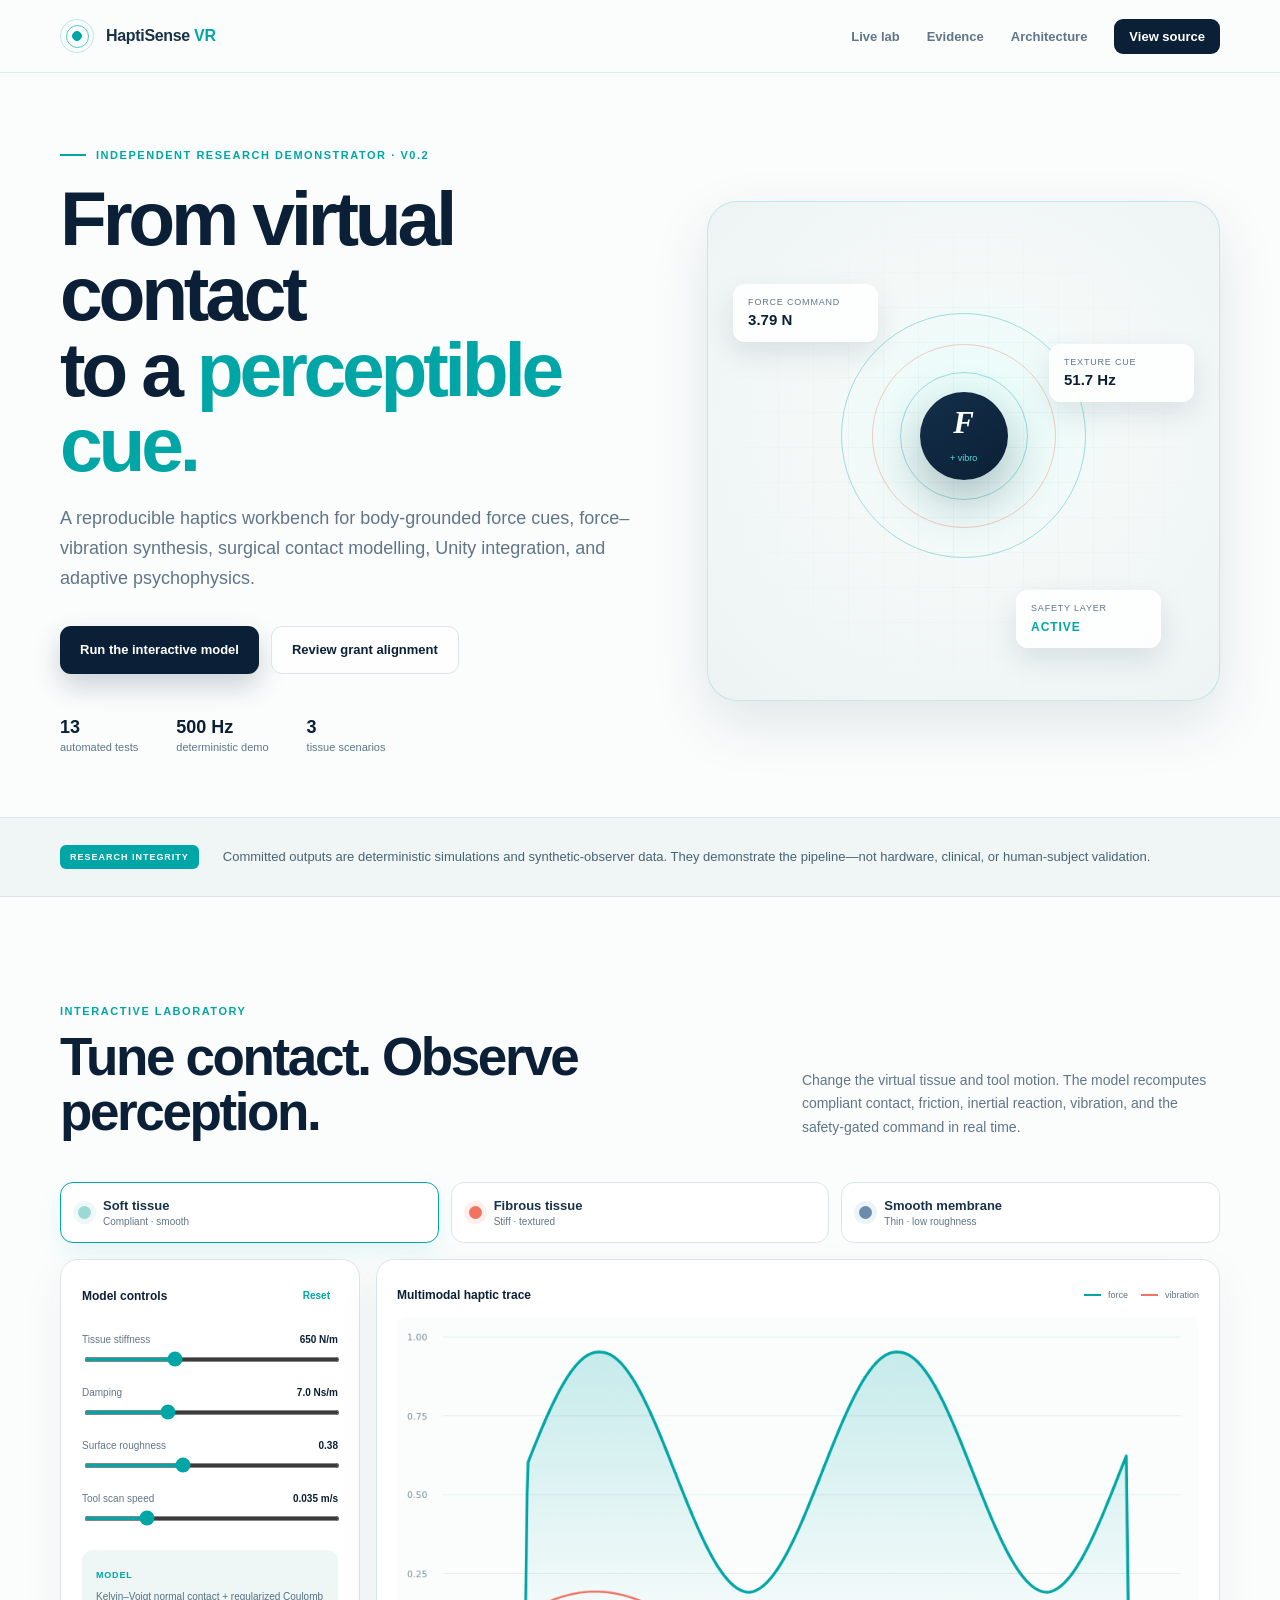
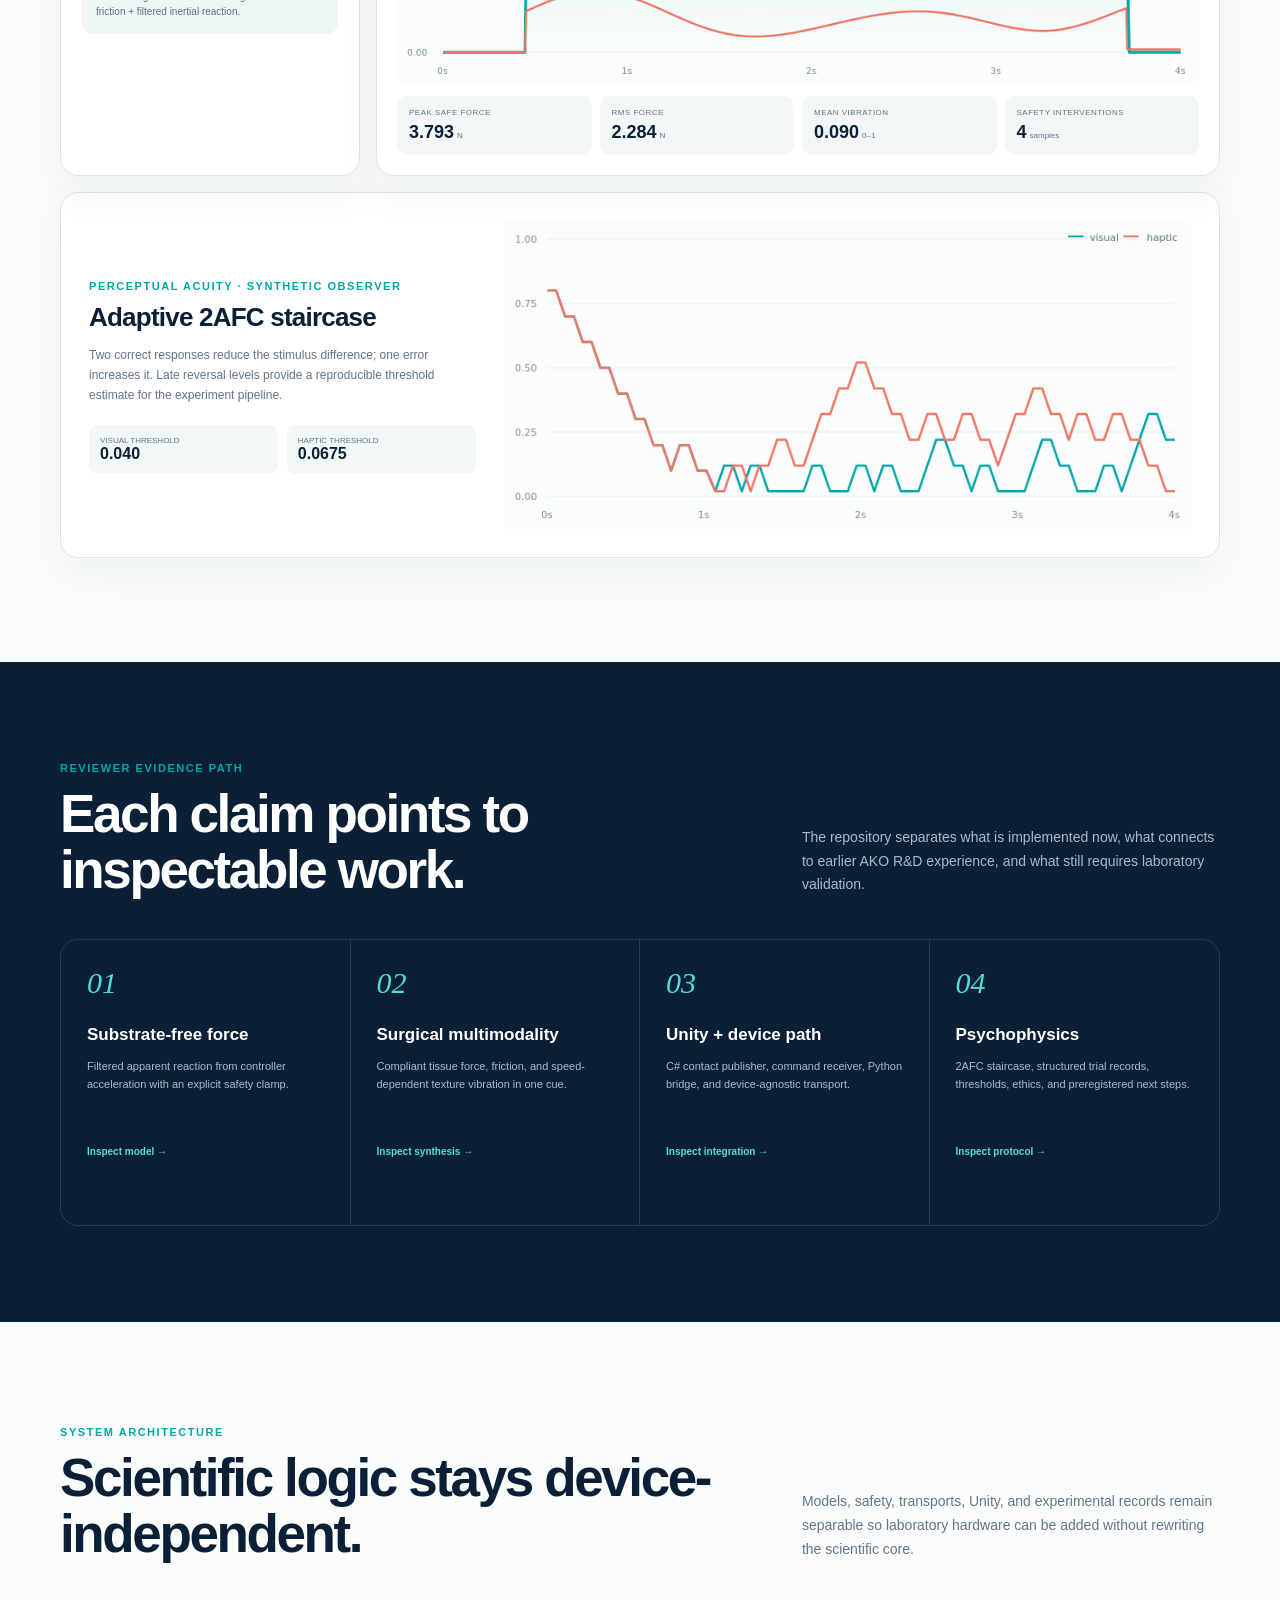
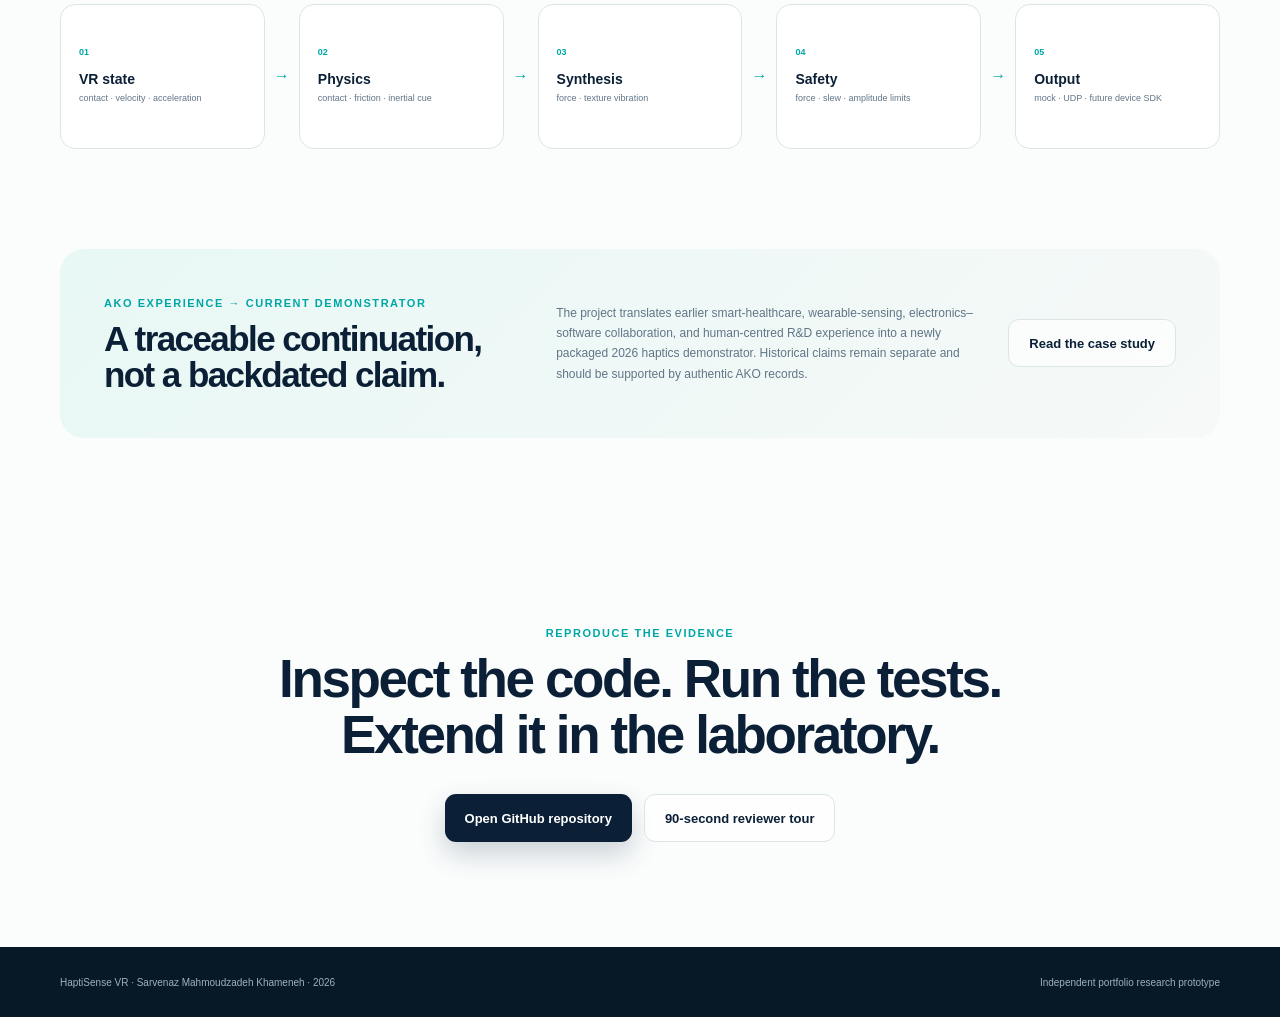
==== docs/index.html @ a4ab0f12 "Add HaptiSense VR research demonstrator v0.2" ====
<!doctype html>
<html lang="en">
<head>
  <meta charset="utf-8">
  <meta name="viewport" content="width=device-width, initial-scale=1">
  <meta name="description" content="Interactive HaptiSense VR research demonstrator for force, vibrotactile, Unity, and psychophysics workflows.">
  <meta name="theme-color" content="#0b2036">
  <meta property="og:title" content="HaptiSense VR — Interactive Research Demonstrator">
  <meta property="og:description" content="Force, vibration, Unity integration, surgical contact, and adaptive psychophysics in one reproducible workbench.">
  <meta property="og:image" content="https://sarvenaz-m.github.io/haptisense-vr/assets/hero.svg">
  <title>HaptiSense VR — Interactive Research Demonstrator</title>
  <link rel="stylesheet" href="assets/style.css">
</head>
<body>
  <header class="nav-shell">
    <nav class="nav" aria-label="Primary navigation">
      <a class="brand" href="#top" aria-label="HaptiSense home">
        <span class="brand-mark" aria-hidden="true"><i></i><i></i><i></i></span>
        <span>HaptiSense <b>VR</b></span>
      </a>
      <div class="nav-links">
        <a href="#lab">Live lab</a>
        <a href="#evidence">Evidence</a>
        <a href="#architecture">Architecture</a>
        <a class="nav-cta" href="https://github.com/sarvenaz-m/haptisense-vr">View source</a>
      </div>
    </nav>
  </header>

  <main id="top">
    <section class="hero section-wrap">
      <div class="hero-copy">
        <div class="eyebrow"><span></span> Independent research demonstrator · v0.2</div>
        <h1>From virtual contact<br>to a <em>perceptible cue.</em></h1>
        <p class="hero-lead">A reproducible haptics workbench for body-grounded force cues, force–vibration synthesis, surgical contact modelling, Unity integration, and adaptive psychophysics.</p>
        <div class="hero-actions">
          <a class="button primary" href="#lab">Run the interactive model</a>
          <a class="button secondary" href="https://github.com/sarvenaz-m/haptisense-vr/blob/main/docs/GRANT_EVIDENCE_MATRIX.md">Review grant alignment</a>
        </div>
        <div class="hero-meta">
          <div><strong>13</strong><span>automated tests</span></div>
          <div><strong>500 Hz</strong><span>deterministic demo</span></div>
          <div><strong>3</strong><span>tissue scenarios</span></div>
        </div>
      </div>

      <div class="hero-visual" aria-label="Abstract visualization of multimodal haptic cues">
        <div class="orbital-grid"></div>
        <div class="haptic-orb">
          <span class="ring ring-a"></span>
          <span class="ring ring-b"></span>
          <span class="ring ring-c"></span>
          <span class="core"><b>F</b><small>+ vibro</small></span>
        </div>
        <div class="signal-card signal-force"><span>Force command</span><b id="hero-force">3.79 N</b></div>
        <div class="signal-card signal-vibro"><span>Texture cue</span><b id="hero-vibro">52.5 Hz</b></div>
        <div class="signal-card signal-safe"><span>Safety layer</span><b>ACTIVE</b></div>
      </div>
    </section>

    <section class="claim-strip" aria-label="Project scope statement">
      <div class="section-wrap claim-inner">
        <span class="claim-label">Research integrity</span>
        <p>Committed outputs are deterministic simulations and synthetic-observer data. They demonstrate the pipeline—not hardware, clinical, or human-subject validation.</p>
      </div>
    </section>

    <section id="lab" class="section-wrap lab-section">
      <div class="section-heading">
        <div>
          <span class="kicker">Interactive laboratory</span>
          <h2>Tune contact. Observe perception.</h2>
        </div>
        <p>Change the virtual tissue and tool motion. The model recomputes compliant contact, friction, inertial reaction, vibration, and the safety-gated command in real time.</p>
      </div>

      <div class="preset-row" role="group" aria-label="Tissue preset">
        <button class="preset active" data-preset="soft"><i></i><span>Soft tissue<small>Compliant · smooth</small></span></button>
        <button class="preset" data-preset="fibrous"><i></i><span>Fibrous tissue<small>Stiff · textured</small></span></button>
        <button class="preset" data-preset="membrane"><i></i><span>Smooth membrane<small>Thin · low roughness</small></span></button>
      </div>

      <div class="lab-grid">
        <aside class="controls-panel card">
          <div class="panel-title"><span>Model controls</span><button id="reset-controls" type="button">Reset</button></div>
          <label class="control">
            <span>Tissue stiffness <output id="stiffness-out">650 N/m</output></span>
            <input id="stiffness" type="range" min="250" max="1400" step="10" value="650">
          </label>
          <label class="control">
            <span>Damping <output id="damping-out">7.0 Ns/m</output></span>
            <input id="damping" type="range" min="1" max="20" step="0.5" value="7">
          </label>
          <label class="control">
            <span>Surface roughness <output id="roughness-out">0.38</output></span>
            <input id="roughness" type="range" min="0" max="1" step="0.01" value="0.38">
          </label>
          <label class="control">
            <span>Tool scan speed <output id="speed-out">0.035 m/s</output></span>
            <input id="speed" type="range" min="0.01" max="0.12" step="0.001" value="0.035">
          </label>
          <div class="model-note">
            <strong>Model</strong>
            <p>Kelvin–Voigt normal contact + regularized Coulomb friction + filtered inertial reaction.</p>
          </div>
        </aside>

        <div class="chart-panel card">
          <div class="panel-title">
            <span>Multimodal haptic trace</span>
            <div class="legend"><i class="force-line"></i>force <i class="vibro-line"></i>vibration</div>
          </div>
          <canvas id="haptic-chart" width="960" height="440" aria-label="Simulated force and vibration over time"></canvas>
          <div class="metric-grid">
            <div><span>Peak safe force</span><strong id="peak-force">—</strong><small>N</small></div>
            <div><span>RMS force</span><strong id="rms-force">—</strong><small>N</small></div>
            <div><span>Mean vibration</span><strong id="mean-vibration">—</strong><small>0–1</small></div>
            <div><span>Safety interventions</span><strong id="safety-events">—</strong><small>samples</small></div>
          </div>
        </div>
      </div>

      <div class="psych-card card">
        <div class="psych-copy">
          <span class="kicker">Perceptual acuity · synthetic observer</span>
          <h3>Adaptive 2AFC staircase</h3>
          <p>Two correct responses reduce the stimulus difference; one error increases it. Late reversal levels provide a reproducible threshold estimate for the experiment pipeline.</p>
          <div class="thresholds">
            <div><span>Visual threshold</span><b>0.040</b></div>
            <div><span>Haptic threshold</span><b>0.0675</b></div>
          </div>
        </div>
        <canvas id="staircase-chart" width="760" height="340" aria-label="Synthetic adaptive staircase visualization"></canvas>
      </div>
    </section>

    <section id="evidence" class="evidence-section">
      <div class="section-wrap">
        <div class="section-heading light">
          <div><span class="kicker">Reviewer evidence path</span><h2>Each claim points to inspectable work.</h2></div>
          <p>The repository separates what is implemented now, what connects to earlier AKO R&amp;D experience, and what still requires laboratory validation.</p>
        </div>
        <div class="evidence-grid">
          <article><span>01</span><h3>Substrate-free force</h3><p>Filtered apparent reaction from controller acceleration with an explicit safety clamp.</p><a href="https://github.com/sarvenaz-m/haptisense-vr/blob/main/src/haptisense/force_models.py">Inspect model →</a></article>
          <article><span>02</span><h3>Surgical multimodality</h3><p>Compliant tissue force, friction, and speed-dependent texture vibration in one cue.</p><a href="https://github.com/sarvenaz-m/haptisense-vr/blob/main/src/haptisense/cues.py">Inspect synthesis →</a></article>
          <article><span>03</span><h3>Unity + device path</h3><p>C# contact publisher, command receiver, Python bridge, and device-agnostic transport.</p><a href="https://github.com/sarvenaz-m/haptisense-vr/tree/main/unity">Inspect integration →</a></article>
          <article><span>04</span><h3>Psychophysics</h3><p>2AFC staircase, structured trial records, thresholds, ethics, and preregistered next steps.</p><a href="https://github.com/sarvenaz-m/haptisense-vr/blob/main/docs/EXPERIMENT_PROTOCOL.md">Inspect protocol →</a></article>
        </div>
      </div>
    </section>

    <section id="architecture" class="section-wrap architecture-section">
      <div class="section-heading">
        <div><span class="kicker">System architecture</span><h2>Scientific logic stays device-independent.</h2></div>
        <p>Models, safety, transports, Unity, and experimental records remain separable so laboratory hardware can be added without rewriting the scientific core.</p>
      </div>
      <div class="pipeline" aria-label="HaptiSense processing pipeline">
        <div><span>01</span><b>VR state</b><small>contact · velocity · acceleration</small></div>
        <i>→</i>
        <div><span>02</span><b>Physics</b><small>contact · friction · inertial cue</small></div>
        <i>→</i>
        <div><span>03</span><b>Synthesis</b><small>force · texture vibration</small></div>
        <i>→</i>
        <div><span>04</span><b>Safety</b><small>force · slew · amplitude limits</small></div>
        <i>→</i>
        <div><span>05</span><b>Output</b><small>mock · UDP · future device SDK</small></div>
      </div>
    </section>

    <section class="ako-section section-wrap">
      <div class="ako-card">
        <div>
          <span class="kicker">AKO experience → current demonstrator</span>
          <h2>A traceable continuation, not a backdated claim.</h2>
        </div>
        <p>The project translates earlier smart-healthcare, wearable-sensing, electronics–software collaboration, and human-centred R&amp;D experience into a newly packaged 2026 haptics demonstrator. Historical claims remain separate and should be supported by authentic AKO records.</p>
        <a class="button secondary" href="https://github.com/sarvenaz-m/haptisense-vr/blob/main/docs/AKO_CASE_STUDY.md">Read the case study</a>
      </div>
    </section>

    <section class="final-cta section-wrap">
      <span class="kicker">Reproduce the evidence</span>
      <h2>Inspect the code. Run the tests.<br>Extend it in the laboratory.</h2>
      <div class="hero-actions">
        <a class="button primary" href="https://github.com/sarvenaz-m/haptisense-vr">Open GitHub repository</a>
        <a class="button secondary" href="https://github.com/sarvenaz-m/haptisense-vr/blob/main/docs/DEMO_SCRIPT.md">90-second reviewer tour</a>
      </div>
    </section>
  </main>

  <footer>
    <div class="section-wrap footer-inner">
      <span>HaptiSense VR · Sarvenaz Mahmoudzadeh Khameneh · 2026</span>
      <span>Independent portfolio research prototype</span>
    </div>
  </footer>
  <script src="assets/app.js"></script>
</body>
</html>
---- docs/assets/style.css ----
:root {
  --navy: #0b2036;
  --navy-2: #132f49;
  --ink: #193247;
  --muted: #617587;
  --teal: #00a6a6;
  --teal-2: #52ddd4;
  --coral: #f17463;
  --cream: #f5f8f7;
  --white: #ffffff;
  --line: #dbe5e7;
  --shadow: 0 22px 60px rgba(11, 32, 54, .11);
}

* { box-sizing: border-box; }
html { scroll-behavior: smooth; }
body {
  margin: 0;
  color: var(--ink);
  background: #fbfdfd;
  font-family: Inter, ui-sans-serif, -apple-system, BlinkMacSystemFont, "Segoe UI", sans-serif;
  -webkit-font-smoothing: antialiased;
}
a { color: inherit; text-decoration: none; }
button, input { font: inherit; }
.section-wrap { width: min(1160px, calc(100% - 42px)); margin: 0 auto; }

.nav-shell {
  position: sticky;
  top: 0;
  z-index: 30;
  background: rgba(251, 253, 253, .86);
  backdrop-filter: blur(18px);
  border-bottom: 1px solid rgba(219, 229, 231, .75);
}
.nav { width: min(1160px, calc(100% - 42px)); height: 72px; margin: 0 auto; display: flex; align-items: center; justify-content: space-between; }
.brand { display: flex; align-items: center; gap: 12px; font-weight: 760; letter-spacing: -.02em; }
.brand b { color: var(--teal); }
.brand-mark { position: relative; display: grid; place-items: center; width: 34px; height: 34px; }
.brand-mark i { position: absolute; border: 1.7px solid var(--teal); border-radius: 50%; }
.brand-mark i:nth-child(1) { width: 10px; height: 10px; background: var(--teal); }
.brand-mark i:nth-child(2) { width: 23px; height: 23px; opacity: .65; }
.brand-mark i:nth-child(3) { width: 34px; height: 34px; opacity: .25; }
.nav-links { display: flex; align-items: center; gap: 27px; font-size: 13px; font-weight: 650; }
.nav-links > a:not(.nav-cta) { color: var(--muted); }
.nav-links > a:hover { color: var(--teal); }
.nav-cta { padding: 10px 15px; border-radius: 9px; color: white; background: var(--navy); }

.hero { min-height: 690px; display: grid; grid-template-columns: 1.08fr .92fr; align-items: center; gap: 45px; padding: 76px 0 64px; }
.eyebrow, .kicker { text-transform: uppercase; letter-spacing: .14em; font-size: 11px; font-weight: 800; color: var(--teal); }
.eyebrow { display: flex; align-items: center; gap: 10px; }
.eyebrow span { width: 26px; height: 2px; background: var(--teal); }
.hero h1 { margin: 20px 0 22px; color: var(--navy); font-size: clamp(52px, 6vw, 78px); line-height: .98; letter-spacing: -.055em; }
.hero h1 em { color: var(--teal); font-style: normal; }
.hero-lead { max-width: 650px; margin: 0; color: var(--muted); font-size: 18px; line-height: 1.66; }
.hero-actions { display: flex; flex-wrap: wrap; gap: 12px; margin-top: 32px; }
.button { display: inline-flex; align-items: center; justify-content: center; min-height: 48px; padding: 0 20px; border-radius: 11px; font-size: 13px; font-weight: 760; transition: transform .2s, box-shadow .2s; }
.button:hover { transform: translateY(-2px); }
.button.primary { color: white; background: var(--navy); box-shadow: 0 12px 28px rgba(11, 32, 54, .2); }
.button.secondary { color: var(--navy); border: 1px solid var(--line); background: rgba(255,255,255,.7); }
.hero-meta { display: flex; gap: 38px; margin-top: 43px; }
.hero-meta div { display: grid; gap: 3px; }
.hero-meta strong { color: var(--navy); font-size: 18px; }
.hero-meta span { color: var(--muted); font-size: 11px; }

.hero-visual { position: relative; min-height: 500px; overflow: hidden; border: 1px solid rgba(0,166,166,.18); border-radius: 30px; background: radial-gradient(circle at 52% 45%, #e5fffb 0, #f4f9f8 37%, #edf3f3 100%); box-shadow: var(--shadow); }
.orbital-grid { position: absolute; inset: 0; opacity: .43; background-image: linear-gradient(rgba(11,32,54,.06) 1px, transparent 1px), linear-gradient(90deg, rgba(11,32,54,.06) 1px, transparent 1px); background-size: 35px 35px; mask-image: radial-gradient(circle at center, black 25%, transparent 77%); }
.haptic-orb { position: absolute; left: 50%; top: 47%; width: 250px; height: 250px; transform: translate(-50%, -50%); display: grid; place-items: center; }
.ring { position: absolute; border-radius: 50%; border: 1px solid rgba(0,166,166,.35); animation: pulse 4s ease-in-out infinite; }
.ring-a { width: 245px; height: 245px; }
.ring-b { width: 184px; height: 184px; animation-delay: -.9s; border-color: rgba(241,116,99,.35); }
.ring-c { width: 128px; height: 128px; animation-delay: -1.8s; }
.core { position: relative; display: grid; place-items: center; width: 88px; height: 88px; border-radius: 50%; color: white; background: linear-gradient(145deg, var(--navy-2), var(--navy)); box-shadow: 0 20px 50px rgba(11,32,54,.3); }
.core b { font-family: Georgia, serif; font-size: 31px; font-style: italic; }
.core small { margin-top: -17px; font-size: 9px; color: var(--teal-2); }
.signal-card { position: absolute; min-width: 145px; padding: 12px 14px; border: 1px solid rgba(255,255,255,.9); border-radius: 12px; background: rgba(255,255,255,.82); backdrop-filter: blur(12px); box-shadow: 0 12px 30px rgba(11,32,54,.1); }
.signal-card span { display: block; margin-bottom: 4px; color: var(--muted); font-size: 9px; text-transform: uppercase; letter-spacing: .09em; }
.signal-card b { color: var(--navy); font-size: 15px; }
.signal-force { left: 25px; top: 82px; }
.signal-vibro { right: 25px; top: 142px; }
.signal-safe { right: 58px; bottom: 52px; }
.signal-safe b { color: var(--teal); font-size: 12px; letter-spacing: .08em; }
@keyframes pulse { 0%,100% { transform: scale(.95); opacity: .5; } 50% { transform: scale(1.05); opacity: 1; } }

.claim-strip { border-block: 1px solid var(--line); background: #eff6f5; }
.claim-inner { min-height: 78px; display: flex; align-items: center; gap: 24px; }
.claim-label { flex: none; padding: 7px 10px; border-radius: 6px; color: white; background: var(--teal); font-size: 9px; font-weight: 800; text-transform: uppercase; letter-spacing: .11em; }
.claim-inner p { margin: 0; color: #496272; font-size: 13px; line-height: 1.55; }

.lab-section { padding: 104px 0; }
.section-heading { display: grid; grid-template-columns: 1.25fr .75fr; gap: 45px; align-items: end; margin-bottom: 42px; }
.section-heading h2, .ako-card h2, .final-cta h2 { margin: 10px 0 0; color: var(--navy); font-size: clamp(36px, 4.5vw, 53px); line-height: 1.05; letter-spacing: -.045em; }
.section-heading > p { margin: 0; color: var(--muted); font-size: 14px; line-height: 1.7; }
.preset-row { display: grid; grid-template-columns: repeat(3, 1fr); gap: 12px; margin-bottom: 16px; }
.preset { display: flex; align-items: center; gap: 12px; padding: 15px 17px; text-align: left; color: var(--ink); border: 1px solid var(--line); border-radius: 13px; background: white; cursor: pointer; transition: .2s; }
.preset:hover, .preset.active { border-color: var(--teal); box-shadow: 0 10px 24px rgba(0,166,166,.09); }
.preset i { width: 13px; height: 13px; border-radius: 50%; background: #9dd9d4; box-shadow: 0 0 0 5px #eef9f7; }
.preset[data-preset="fibrous"] i { background: var(--coral); box-shadow: 0 0 0 5px #fff0ed; }
.preset[data-preset="membrane"] i { background: #6a8cad; box-shadow: 0 0 0 5px #edf4f8; }
.preset span { display: grid; gap: 3px; font-size: 13px; font-weight: 750; }
.preset small { color: var(--muted); font-size: 10px; font-weight: 500; }
.lab-grid { display: grid; grid-template-columns: 300px 1fr; gap: 16px; }
.card { border: 1px solid var(--line); border-radius: 18px; background: white; box-shadow: 0 15px 45px rgba(11,32,54,.055); }
.controls-panel { padding: 21px; }
.panel-title { min-height: 30px; display: flex; align-items: center; justify-content: space-between; color: var(--navy); font-size: 12px; font-weight: 800; }
.panel-title button { padding: 5px 8px; color: var(--teal); border: 0; background: transparent; font-size: 10px; font-weight: 800; cursor: pointer; }
.control { display: grid; gap: 10px; margin-top: 23px; }
.control > span { display: flex; justify-content: space-between; color: var(--muted); font-size: 10px; }
.control output { color: var(--navy); font-weight: 780; }
input[type="range"] { width: 100%; height: 5px; accent-color: var(--teal); cursor: pointer; }
.model-note { margin-top: 27px; padding: 14px; border-radius: 11px; color: #557181; background: #eff7f6; }
.model-note strong { color: var(--teal); font-size: 9px; text-transform: uppercase; letter-spacing: .09em; }
.model-note p { margin: 7px 0 0; font-size: 10px; line-height: 1.55; }
.chart-panel { min-width: 0; padding: 20px; }
.legend { display: flex; align-items: center; gap: 7px; color: var(--muted); font-size: 9px; font-weight: 500; }
.legend i { width: 17px; height: 2px; margin-left: 6px; background: var(--teal); }
.legend .vibro-line { background: var(--coral); }
canvas { display: block; width: 100%; height: auto; }
#haptic-chart { margin-top: 7px; border-radius: 10px; background: #fbfdfd; }
.metric-grid { display: grid; grid-template-columns: repeat(4, 1fr); gap: 8px; margin-top: 12px; }
.metric-grid > div { padding: 12px; border-radius: 10px; background: #f3f7f7; }
.metric-grid span { display: block; margin-bottom: 5px; color: var(--muted); font-size: 8px; text-transform: uppercase; letter-spacing: .06em; }
.metric-grid strong { color: var(--navy); font-size: 18px; }
.metric-grid small { margin-left: 3px; color: var(--muted); font-size: 8px; }
.psych-card { display: grid; grid-template-columns: .72fr 1.28fr; align-items: center; gap: 28px; margin-top: 16px; padding: 28px; }
.psych-copy h3 { margin: 8px 0 13px; color: var(--navy); font-size: 26px; letter-spacing: -.03em; }
.psych-copy p { margin: 0; color: var(--muted); font-size: 12px; line-height: 1.65; }
.thresholds { display: flex; gap: 9px; margin-top: 20px; }
.thresholds div { flex: 1; padding: 11px; border-radius: 9px; background: #f2f7f7; }
.thresholds span { display: block; color: var(--muted); font-size: 8px; text-transform: uppercase; }
.thresholds b { color: var(--navy); font-size: 16px; }

.evidence-section { padding: 96px 0; color: white; background: var(--navy); }
.section-heading.light h2 { color: white; }
.section-heading.light > p { color: #a7bbc8; }
.evidence-grid { display: grid; grid-template-columns: repeat(4, 1fr); border: 1px solid rgba(255,255,255,.12); border-radius: 18px; overflow: hidden; }
.evidence-grid article { min-height: 285px; padding: 26px; border-right: 1px solid rgba(255,255,255,.12); }
.evidence-grid article:last-child { border: 0; }
.evidence-grid article > span { color: var(--teal-2); font-family: Georgia, serif; font-size: 30px; font-style: italic; }
.evidence-grid h3 { margin: 25px 0 12px; font-size: 17px; }
.evidence-grid p { min-height: 73px; color: #a7bbc8; font-size: 11px; line-height: 1.65; }
.evidence-grid a { color: var(--teal-2); font-size: 10px; font-weight: 750; }

.architecture-section { padding: 100px 0; }
.pipeline { display: grid; grid-template-columns: 1fr auto 1fr auto 1fr auto 1fr auto 1fr; align-items: center; gap: 9px; }
.pipeline > div { min-height: 145px; display: flex; flex-direction: column; justify-content: center; padding: 18px; border: 1px solid var(--line); border-radius: 15px; background: white; }
.pipeline > i { color: var(--teal); font-style: normal; }
.pipeline span { color: var(--teal); font-size: 9px; font-weight: 800; }
.pipeline b { margin: 14px 0 5px; color: var(--navy); font-size: 14px; }
.pipeline small { color: var(--muted); font-size: 9px; line-height: 1.45; }

.ako-section { padding-bottom: 100px; }
.ako-card { display: grid; grid-template-columns: 1fr 1fr auto; align-items: center; gap: 34px; padding: 44px; border-radius: 24px; background: linear-gradient(135deg, #e8f8f5, #f6f9f8); }
.ako-card h2 { font-size: 35px; }
.ako-card p { margin: 0; color: var(--muted); font-size: 12px; line-height: 1.7; }
.final-cta { padding: 85px 0 105px; text-align: center; }
.final-cta .hero-actions { justify-content: center; }
footer { color: #9fb1bd; background: #071827; font-size: 10px; }
.footer-inner { min-height: 70px; display: flex; align-items: center; justify-content: space-between; }

@media (max-width: 900px) {
  .nav-links > a:not(.nav-cta) { display: none; }
  .hero { grid-template-columns: 1fr; padding-top: 58px; }
  .hero-visual { min-height: 430px; }
  .section-heading { grid-template-columns: 1fr; }
  .lab-grid, .psych-card { grid-template-columns: 1fr; }
  .controls-panel { display: grid; grid-template-columns: 1fr 1fr; gap: 10px 24px; }
  .controls-panel .panel-title, .controls-panel .model-note { grid-column: 1 / -1; }
  .evidence-grid { grid-template-columns: 1fr 1fr; }
  .evidence-grid article:nth-child(2) { border-right: 0; }
  .pipeline { grid-template-columns: 1fr; }
  .pipeline > i { transform: rotate(90deg); text-align: center; }
  .pipeline > div { min-height: 105px; }
  .ako-card { grid-template-columns: 1fr; }
}

@media (max-width: 600px) {
  .section-wrap, .nav { width: min(100% - 26px, 1160px); }
  .hero { min-height: auto; }
  .hero h1 { font-size: 48px; }
  .hero-meta { gap: 20px; }
  .claim-inner { align-items: flex-start; padding-block: 16px; }
  .preset-row { grid-template-columns: 1fr; }
  .controls-panel { grid-template-columns: 1fr; }
  .controls-panel .panel-title, .controls-panel .model-note { grid-column: auto; }
  .metric-grid { grid-template-columns: 1fr 1fr; }
  .evidence-grid { grid-template-columns: 1fr; }
  .evidence-grid article { border-right: 0; border-bottom: 1px solid rgba(255,255,255,.12); }
  .footer-inner { flex-direction: column; justify-content: center; gap: 6px; text-align: center; }
}
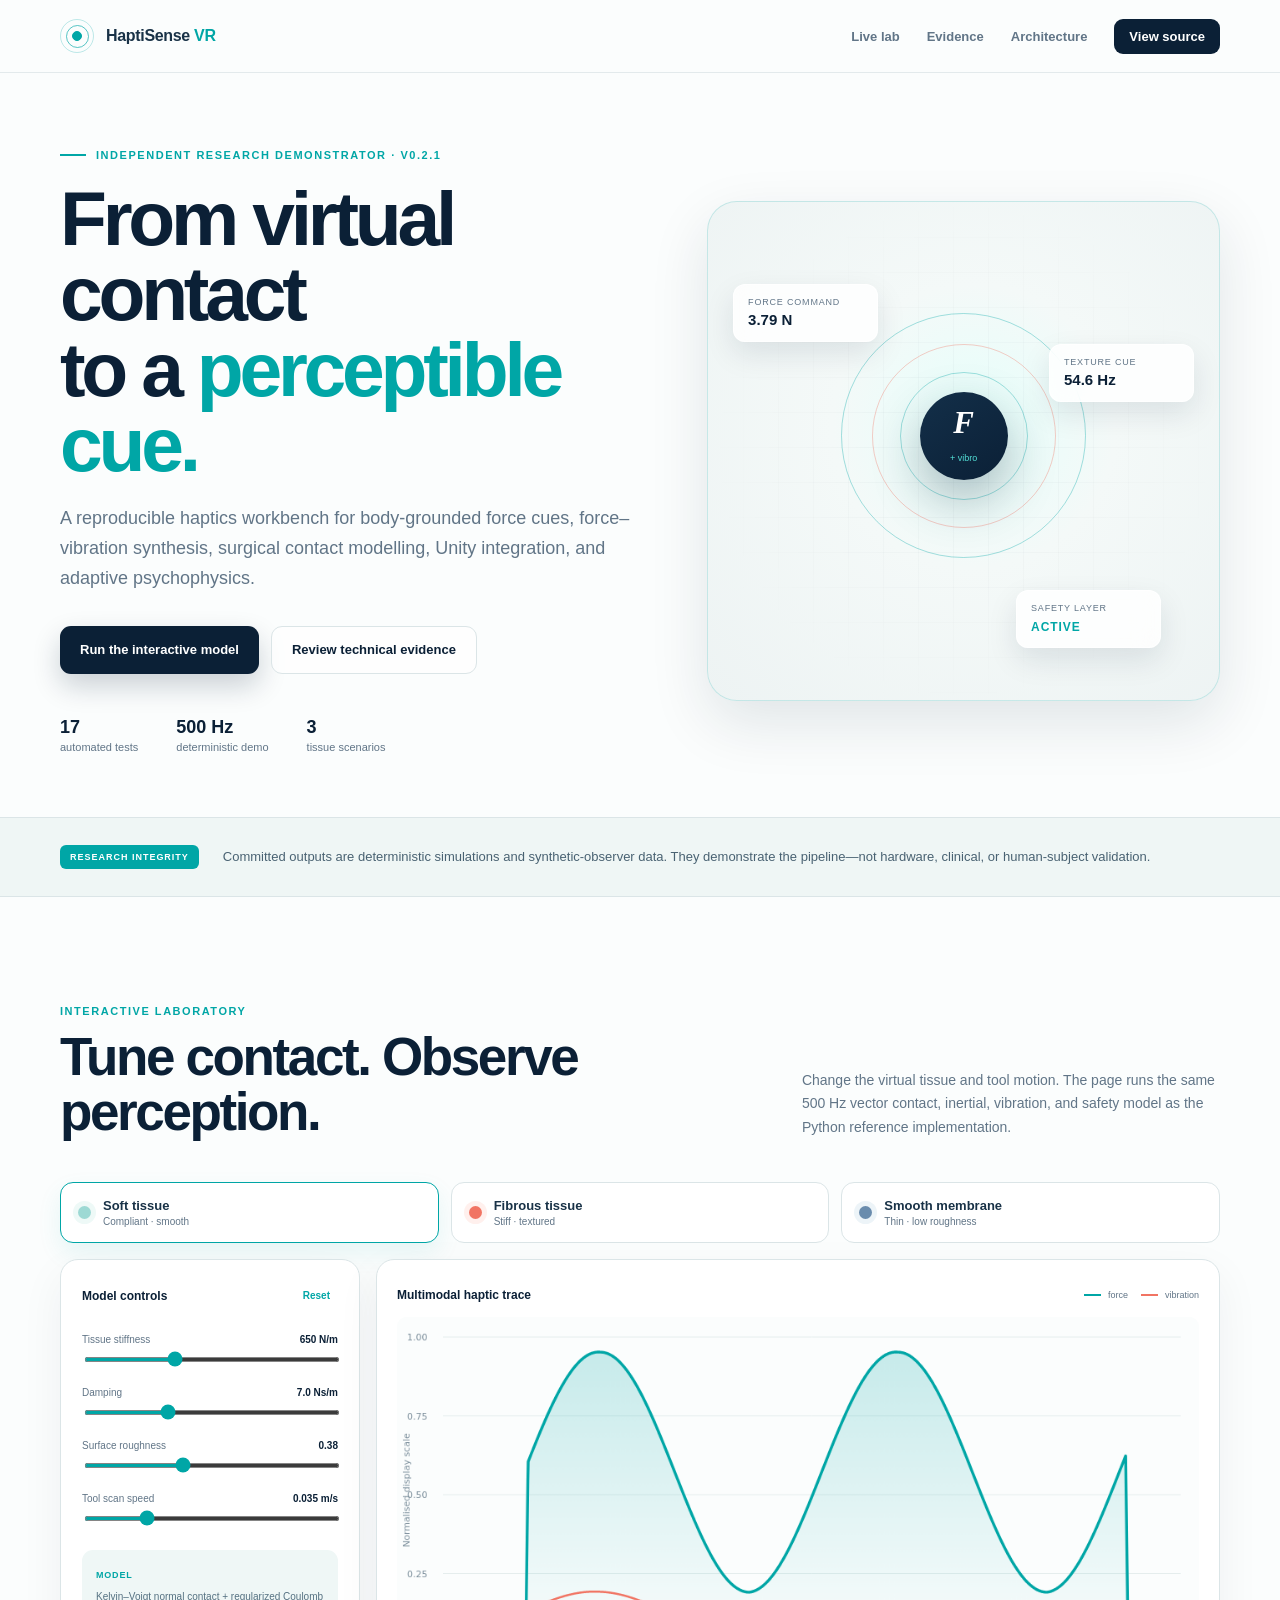
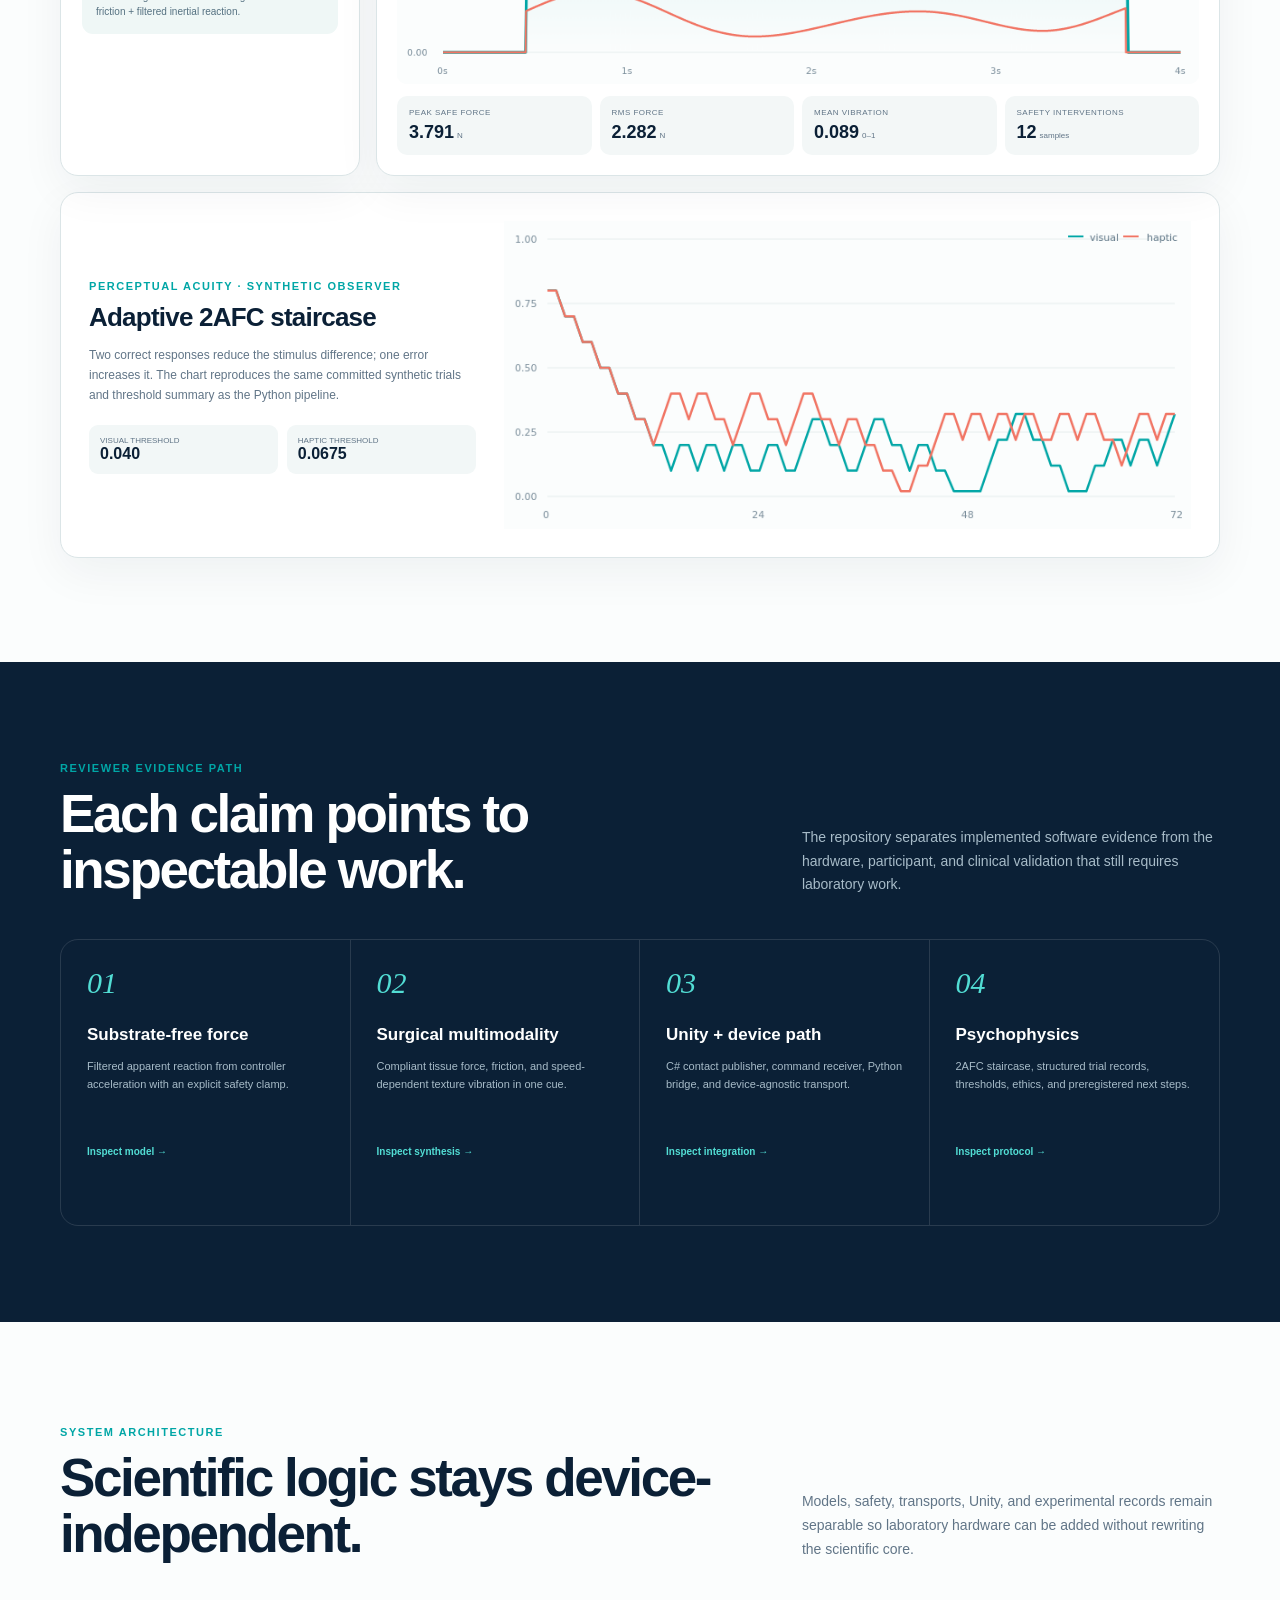
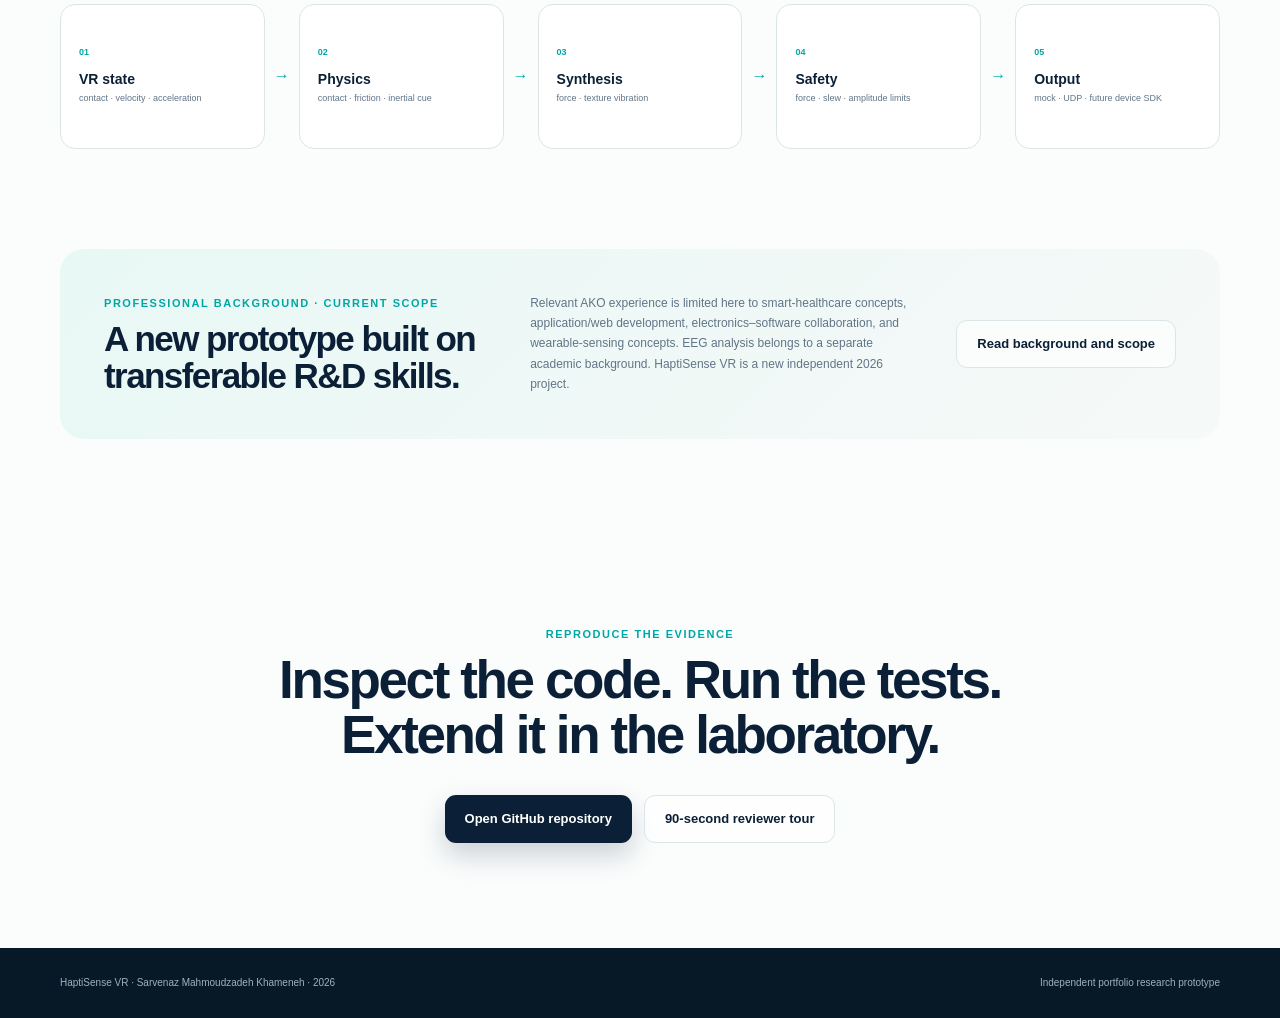
==== commit 13d65e03: "Release HaptiSense VR v0.2.1" ====
--- a/docs/index.html
+++ b/docs/index.html
@@ -7,8 +7,12 @@
   <meta name="theme-color" content="#0b2036">
   <meta property="og:title" content="HaptiSense VR — Interactive Research Demonstrator">
   <meta property="og:description" content="Force, vibration, Unity integration, surgical contact, and adaptive psychophysics in one reproducible workbench.">
-  <meta property="og:image" content="https://sarvenaz-m.github.io/haptisense-vr/assets/hero.svg">
+  <meta property="og:image" content="https://sarvenaz-m.github.io/haptisense-vr/assets/social-preview.png">
+  <meta property="og:image:width" content="1200">
+  <meta property="og:image:height" content="630">
+  <meta name="twitter:card" content="summary_large_image">
   <title>HaptiSense VR — Interactive Research Demonstrator</title>
+  <link rel="icon" href="assets/favicon.svg" type="image/svg+xml">
   <link rel="stylesheet" href="assets/style.css">
 </head>
 <body>
@@ -30,15 +34,15 @@
   <main id="top">
     <section class="hero section-wrap">
       <div class="hero-copy">
-        <div class="eyebrow"><span></span> Independent research demonstrator · v0.2</div>
+        <div class="eyebrow"><span></span> Independent research demonstrator · v0.2.1</div>
         <h1>From virtual contact<br>to a <em>perceptible cue.</em></h1>
         <p class="hero-lead">A reproducible haptics workbench for body-grounded force cues, force–vibration synthesis, surgical contact modelling, Unity integration, and adaptive psychophysics.</p>
         <div class="hero-actions">
           <a class="button primary" href="#lab">Run the interactive model</a>
-          <a class="button secondary" href="https://github.com/sarvenaz-m/haptisense-vr/blob/main/docs/GRANT_EVIDENCE_MATRIX.md">Review grant alignment</a>
+          <a class="button secondary" href="https://github.com/sarvenaz-m/haptisense-vr/blob/main/docs/RESEARCH_EVIDENCE_MATRIX.md">Review technical evidence</a>
         </div>
         <div class="hero-meta">
-          <div><strong>13</strong><span>automated tests</span></div>
+          <div><strong>17</strong><span>automated tests</span></div>
           <div><strong>500 Hz</strong><span>deterministic demo</span></div>
           <div><strong>3</strong><span>tissue scenarios</span></div>
         </div>
@@ -71,7 +75,7 @@
           <span class="kicker">Interactive laboratory</span>
           <h2>Tune contact. Observe perception.</h2>
         </div>
-        <p>Change the virtual tissue and tool motion. The model recomputes compliant contact, friction, inertial reaction, vibration, and the safety-gated command in real time.</p>
+        <p>Change the virtual tissue and tool motion. The page runs the same 500 Hz vector contact, inertial, vibration, and safety model as the Python reference implementation.</p>
       </div>
 
       <div class="preset-row" role="group" aria-label="Tissue preset">
@@ -124,7 +128,7 @@
         <div class="psych-copy">
           <span class="kicker">Perceptual acuity · synthetic observer</span>
           <h3>Adaptive 2AFC staircase</h3>
-          <p>Two correct responses reduce the stimulus difference; one error increases it. Late reversal levels provide a reproducible threshold estimate for the experiment pipeline.</p>
+          <p>Two correct responses reduce the stimulus difference; one error increases it. The chart reproduces the same committed synthetic trials and threshold summary as the Python pipeline.</p>
           <div class="thresholds">
             <div><span>Visual threshold</span><b>0.040</b></div>
             <div><span>Haptic threshold</span><b>0.0675</b></div>
@@ -138,7 +142,7 @@
       <div class="section-wrap">
         <div class="section-heading light">
           <div><span class="kicker">Reviewer evidence path</span><h2>Each claim points to inspectable work.</h2></div>
-          <p>The repository separates what is implemented now, what connects to earlier AKO R&amp;D experience, and what still requires laboratory validation.</p>
+          <p>The repository separates implemented software evidence from the hardware, participant, and clinical validation that still requires laboratory work.</p>
         </div>
         <div class="evidence-grid">
           <article><span>01</span><h3>Substrate-free force</h3><p>Filtered apparent reaction from controller acceleration with an explicit safety clamp.</p><a href="https://github.com/sarvenaz-m/haptisense-vr/blob/main/src/haptisense/force_models.py">Inspect model →</a></article>
@@ -170,11 +174,11 @@
     <section class="ako-section section-wrap">
       <div class="ako-card">
         <div>
-          <span class="kicker">AKO experience → current demonstrator</span>
-          <h2>A traceable continuation, not a backdated claim.</h2>
-        </div>
-        <p>The project translates earlier smart-healthcare, wearable-sensing, electronics–software collaboration, and human-centred R&amp;D experience into a newly packaged 2026 haptics demonstrator. Historical claims remain separate and should be supported by authentic AKO records.</p>
-        <a class="button secondary" href="https://github.com/sarvenaz-m/haptisense-vr/blob/main/docs/AKO_CASE_STUDY.md">Read the case study</a>
+          <span class="kicker">Professional background · current scope</span>
+          <h2>A new prototype built on transferable R&amp;D skills.</h2>
+        </div>
+        <p>Relevant AKO experience is limited here to smart-healthcare concepts, application/web development, electronics–software collaboration, and wearable-sensing concepts. EEG analysis belongs to a separate academic background. HaptiSense VR is a new independent 2026 project.</p>
+        <a class="button secondary" href="https://github.com/sarvenaz-m/haptisense-vr/blob/main/docs/BACKGROUND_AND_SCOPE.md">Read background and scope</a>
       </div>
     </section>
 
@@ -194,6 +198,8 @@
       <span>Independent portfolio research prototype</span>
     </div>
   </footer>
+  <script src="assets/haptic-model.js"></script>
+  <script src="assets/psychophysics-data.js"></script>
   <script src="assets/app.js"></script>
 </body>
 </html>
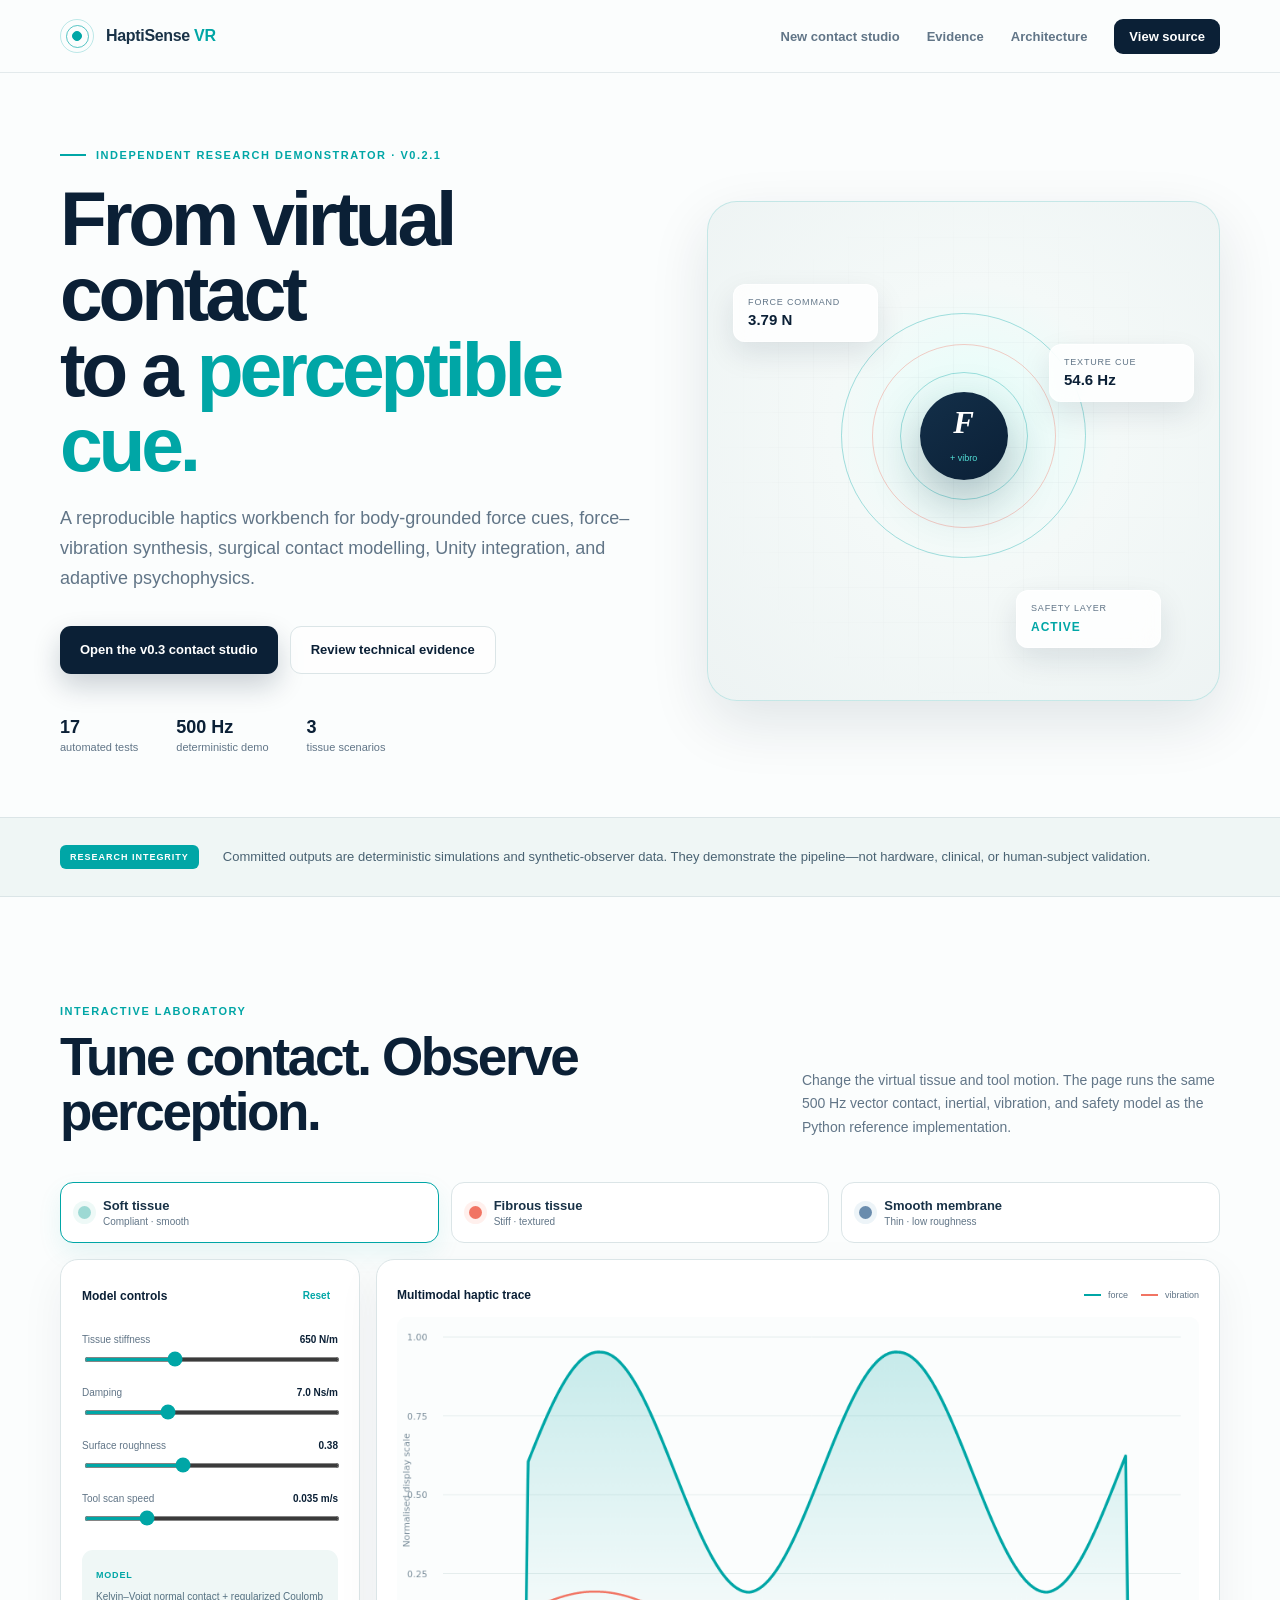
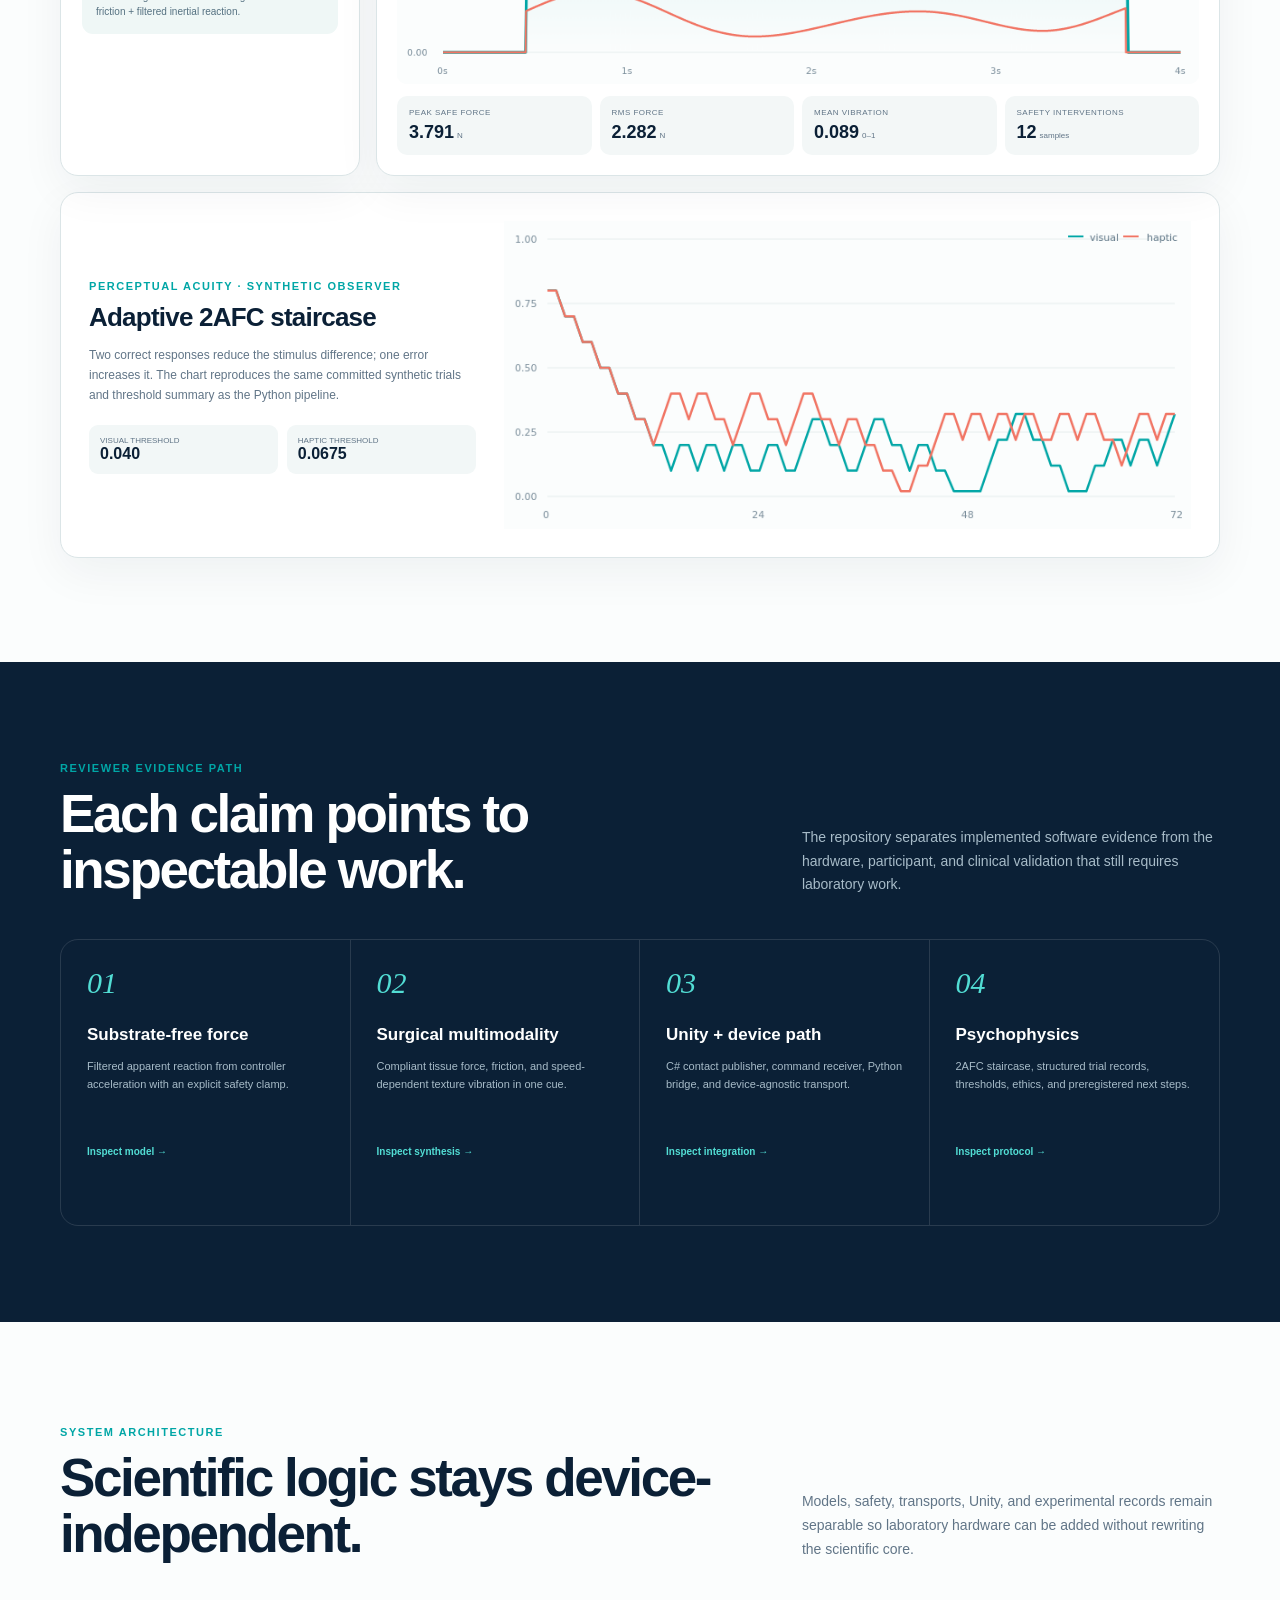
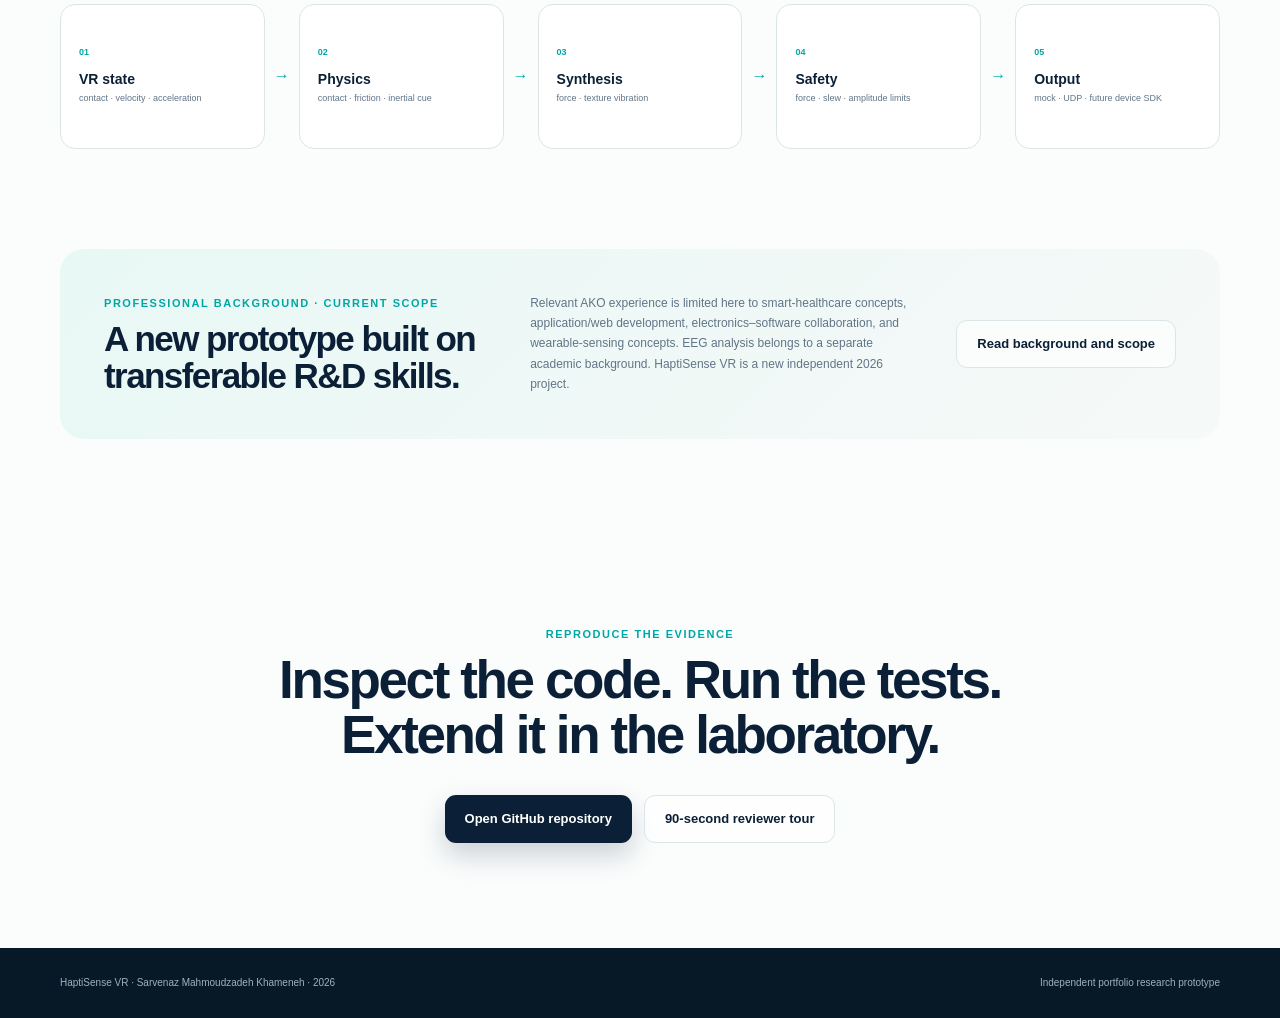
==== commit b7fe67e0: "Add computational contact studio and reproducible research models" ====
--- a/docs/index.html
+++ b/docs/index.html
@@ -23,7 +23,7 @@
         <span>HaptiSense <b>VR</b></span>
       </a>
       <div class="nav-links">
-        <a href="#lab">Live lab</a>
+        <a href="workbench.html">New contact studio</a>
         <a href="#evidence">Evidence</a>
         <a href="#architecture">Architecture</a>
         <a class="nav-cta" href="https://github.com/sarvenaz-m/haptisense-vr">View source</a>
@@ -38,7 +38,7 @@
         <h1>From virtual contact<br>to a <em>perceptible cue.</em></h1>
         <p class="hero-lead">A reproducible haptics workbench for body-grounded force cues, force–vibration synthesis, surgical contact modelling, Unity integration, and adaptive psychophysics.</p>
         <div class="hero-actions">
-          <a class="button primary" href="#lab">Run the interactive model</a>
+          <a class="button primary" href="workbench.html">Open the v0.3 contact studio</a>
           <a class="button secondary" href="https://github.com/sarvenaz-m/haptisense-vr/blob/main/docs/RESEARCH_EVIDENCE_MATRIX.md">Review technical evidence</a>
         </div>
         <div class="hero-meta">
